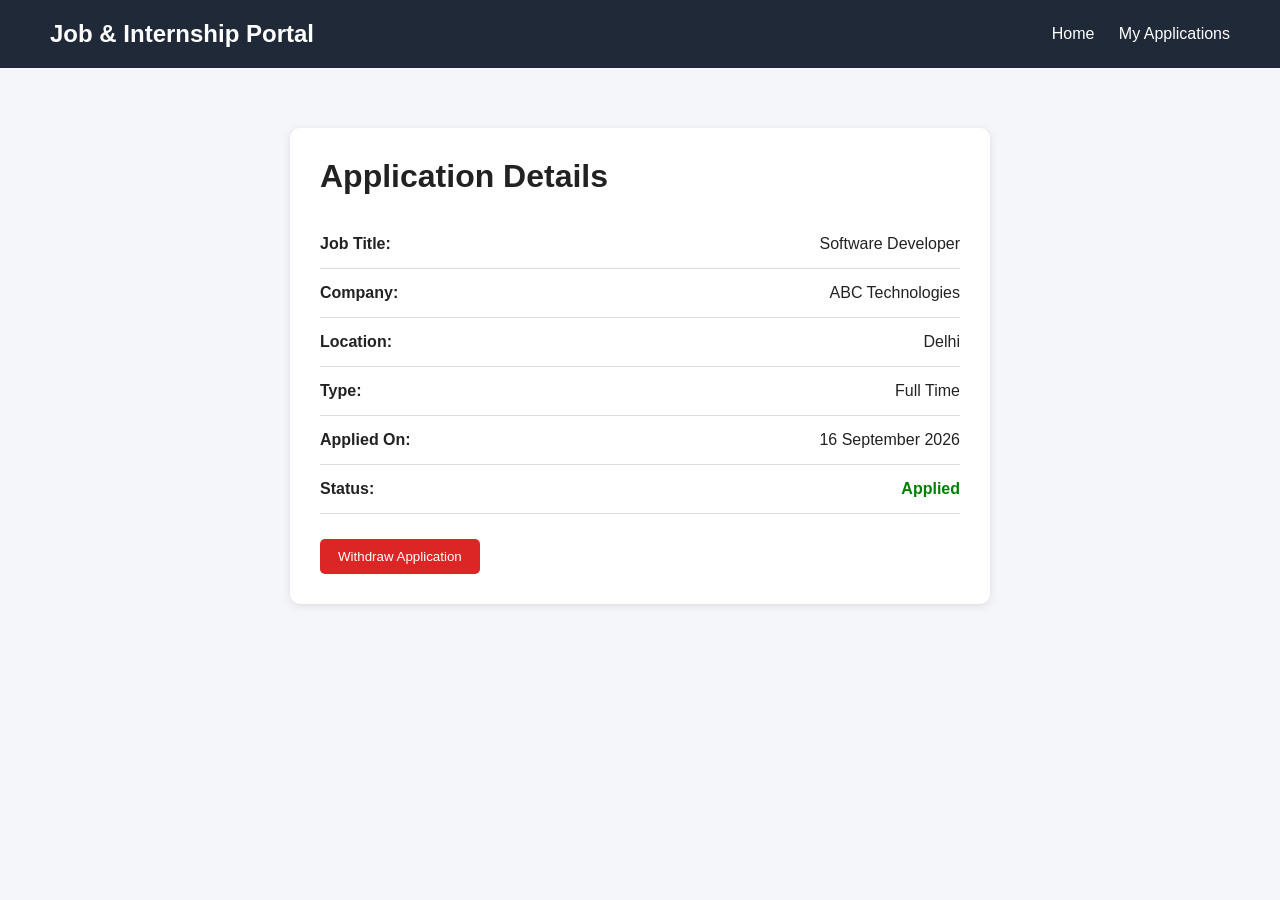
==== applications/application-details.html @ db203c14 "add application details page" ====
<!DOCTYPE html>
<html lang="en">
<head>
    <meta charset="UTF-8">
    <meta name="viewport" content="width=device-width, initial-scale=1.0">
    <title>Application Details</title>
    <link rel="stylesheet" href="../css/applications.css">
</head>
<body>

    <header>
        <h2>Job & Internship Portal</h2>

        <nav>
            <a href="../index.html">Home</a>
            <a href="applications.html">My Applications</a>
        </nav>
    </header>

    <main>
        <div class="details-card">

            <h1>Application Details</h1>

            <div class="detail">
                <strong>Job Title:</strong>
                <span>Software Developer</span>
            </div>

            <div class="detail">
                <strong>Company:</strong>
                <span>ABC Technologies</span>
            </div>

            <div class="detail">
                <strong>Location:</strong>
                <span>Delhi</span>
            </div>

            <div class="detail">
                <strong>Type:</strong>
                <span>Full Time</span>
            </div>

            <div class="detail">
                <strong>Applied On:</strong>
                <span>16 September 2026</span>
            </div>

            <div class="detail">
                <strong>Status:</strong>
                <span class="status">Applied</span>
            </div>

            <button>Withdraw Application</button>

        </div>
    </main>
    <script src="applications.js"></script>
    
</body>
</html>
---- css/applications.css ----
* {
    margin: 0;
    padding: 0;
    box-sizing: border-box;
}

body {
    font-family: Arial, sans-serif;
    background: #f5f6fa;
    color: #222;
}

header {
    display: flex;
    justify-content: space-between;
    align-items: center;
    padding: 20px 50px;
    background: #1f2937;
    color: white;
}

nav a {
    color: white;
    text-decoration: none;
    margin-left: 20px;
}

main {
    padding: 40px 50px;
}

h1 {
    margin-bottom: 25px;
}

.applications-container {
    display: flex;
    gap: 20px;
    flex-wrap: wrap;
}

.application-card {
    width: 300px;
    background: white;
    padding: 25px;
    border-radius: 10px;
    box-shadow: 0 2px 8px rgba(0, 0, 0, 0.1);
}

.application-card h3 {
    margin-bottom: 15px;
}

.application-card p {
    margin-bottom: 8px;
}

.application-card a {
    display: inline-block;
    margin-top: 15px;
    text-decoration: none;
    background: #2563eb;
    color: white;
    padding: 10px 15px;
    border-radius: 5px;
}
.details-card {
    max-width: 700px;
    margin: 20px auto;
    background: white;
    padding: 30px;
    border-radius: 10px;
    box-shadow: 0 2px 8px rgba(0, 0, 0, 0.1);
}

.details-card h1 {
    margin-bottom: 25px;
}

.detail {
    display: flex;
    justify-content: space-between;
    padding: 15px 0;
    border-bottom: 1px solid #ddd;
}

.status {
    color: green;
    font-weight: bold;
}

.details-card button {
    margin-top: 25px;
    padding: 10px 18px;
    border: none;
    border-radius: 5px;
    background: #dc2626;
    color: white;
    cursor: pointer;
}
.form-card {
    max-width: 600px;
    margin: 20px auto;
    background: white;
    padding: 30px;
    border-radius: 10px;
    box-shadow: 0 2px 8px rgba(0, 0, 0, 0.1);
}

.form-card h1 {
    margin-bottom: 25px;
}

.form-card label {
    display: block;
    margin-top: 15px;
    margin-bottom: 6px;
    font-weight: bold;
}

.form-card input,
.form-card textarea {
    width: 100%;
    padding: 10px;
    border: 1px solid #ccc;
    border-radius: 5px;
}

.form-card button {
    margin-top: 20px;
    padding: 12px 20px;
    border: none;
    border-radius: 5px;
    background: #2563eb;
    color: white;
    cursor: pointer;
}
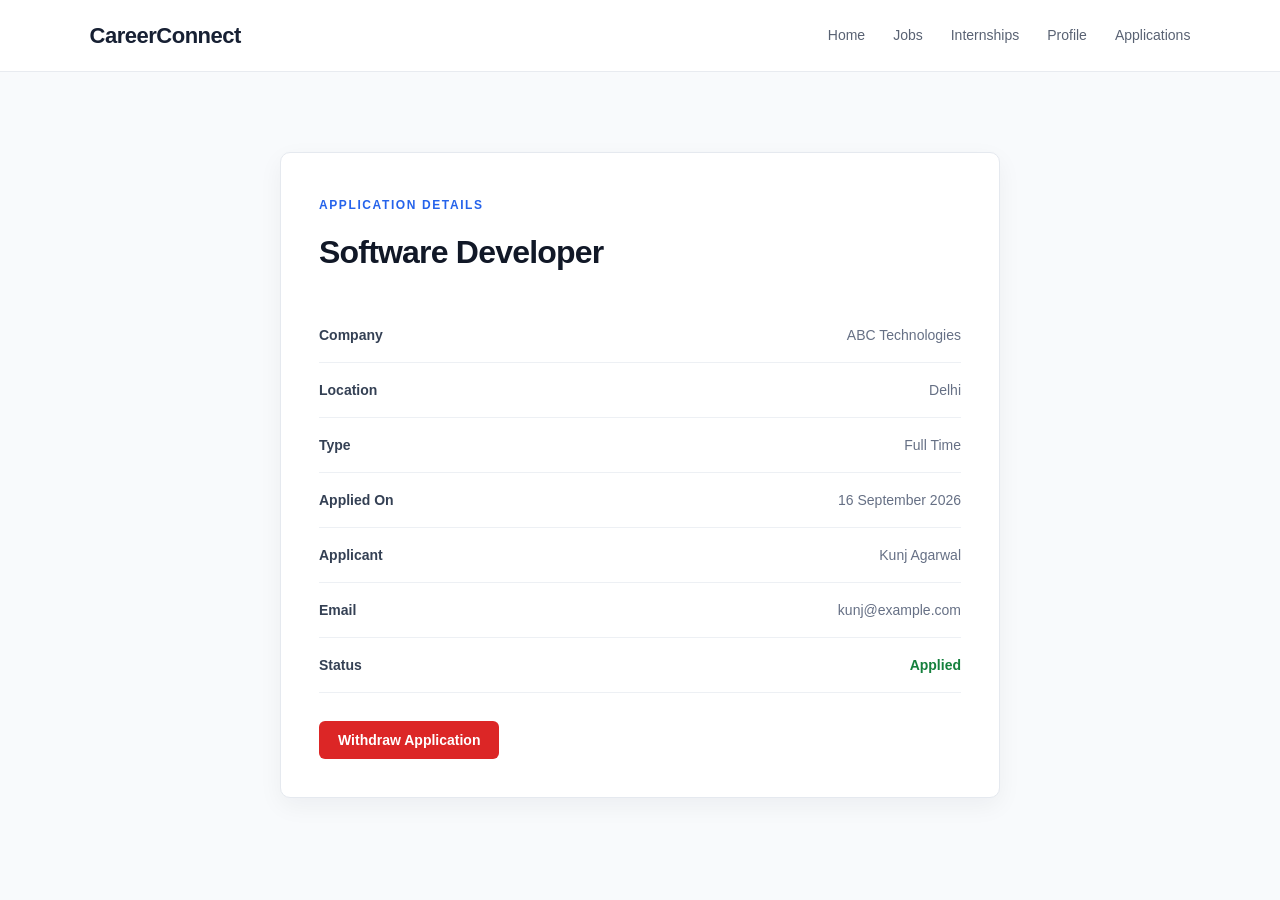
==== commit 8d35fdaa: "added landing page" ====
--- a/applications/application-details.html
+++ b/applications/application-details.html
@@ -3,60 +3,76 @@
 <head>
     <meta charset="UTF-8">
     <meta name="viewport" content="width=device-width, initial-scale=1.0">
-    <title>Application Details</title>
+    <title>Application Details | CareerConnect</title>
     <link rel="stylesheet" href="../css/applications.css">
 </head>
+
 <body>
 
     <header>
-        <h2>Job & Internship Portal</h2>
+        <h2>CareerConnect</h2>
 
         <nav>
             <a href="../index.html">Home</a>
-            <a href="applications.html">My Applications</a>
+            <a href="../jobs/jobs.html">Jobs</a>
+            <a href="../jobs/internships.html">Internships</a>
+            <a href="../user/profile.html">Profile</a>
+            <a href="applications.html">Applications</a>
         </nav>
     </header>
 
     <main>
+
         <div class="details-card">
 
-            <h1>Application Details</h1>
+            <p class="small-heading">APPLICATION DETAILS</p>
+
+            <h1>Software Developer</h1>
 
             <div class="detail">
-                <strong>Job Title:</strong>
-                <span>Software Developer</span>
-            </div>
-
-            <div class="detail">
-                <strong>Company:</strong>
+                <strong>Company</strong>
                 <span>ABC Technologies</span>
             </div>
 
             <div class="detail">
-                <strong>Location:</strong>
+                <strong>Location</strong>
                 <span>Delhi</span>
             </div>
 
             <div class="detail">
-                <strong>Type:</strong>
+                <strong>Type</strong>
                 <span>Full Time</span>
             </div>
 
             <div class="detail">
-                <strong>Applied On:</strong>
+                <strong>Applied On</strong>
                 <span>16 September 2026</span>
             </div>
 
             <div class="detail">
-                <strong>Status:</strong>
+                <strong>Applicant</strong>
+                <span>Kunj Agarwal</span>
+            </div>
+
+            <div class="detail">
+                <strong>Email</strong>
+                <span>kunj@example.com</span>
+            </div>
+
+            <div class="detail">
+                <strong>Status</strong>
                 <span class="status">Applied</span>
             </div>
 
-            <button>Withdraw Application</button>
+            <button type="button">
+                Withdraw Application
+            </button>
 
         </div>
+
     </main>
+
     <script src="applications.js"></script>
-    
+
 </body>
 </html>
--- a/css/applications.css
+++ b/css/applications.css
@@ -4,134 +4,359 @@
     box-sizing: border-box;
 }
 
+html {
+    scroll-behavior: smooth;
+}
+
 body {
     font-family: Arial, sans-serif;
-    background: #f5f6fa;
-    color: #222;
+    background: #f8fafc;
+    color: #172033;
+    line-height: 1.6;
 }
 
 header {
+    width: 100%;
+    min-height: 72px;
+    padding: 0 7%;
     display: flex;
+    align-items: center;
     justify-content: space-between;
+    background: #ffffff;
+    border-bottom: 1px solid #e8ebf0;
+}
+
+header h2 {
+    font-size: 22px;
+    color: #172033;
+    letter-spacing: -0.5px;
+}
+
+header nav {
+    display: flex;
     align-items: center;
-    padding: 20px 50px;
-    background: #1f2937;
-    color: white;
-}
-
-nav a {
-    color: white;
+    gap: 28px;
+}
+
+header nav a {
+    position: relative;
+    color: #596273;
     text-decoration: none;
-    margin-left: 20px;
+    font-size: 14px;
+    font-weight: 500;
+    transition: color 0.2s ease;
+}
+
+header nav a::after {
+    content: "";
+    position: absolute;
+    left: 0;
+    bottom: -7px;
+    width: 0;
+    height: 2px;
+    background: #2563eb;
+    transition: width 0.2s ease;
+}
+
+header nav a:hover {
+    color: #2563eb;
+}
+
+header nav a:hover::after {
+    width: 100%;
 }
 
 main {
-    padding: 40px 50px;
-}
-
-h1 {
-    margin-bottom: 25px;
+    min-height: calc(100vh - 72px);
+    padding: 65px 7%;
+}
+
+main > h1 {
+    margin-bottom: 30px;
+    color: #111827;
+    font-size: 36px;
+    line-height: 1.2;
+    letter-spacing: -1px;
 }
 
 .applications-container {
-    display: flex;
-    gap: 20px;
-    flex-wrap: wrap;
+    display: grid;
+    grid-template-columns: repeat(3, 1fr);
+    gap: 22px;
 }
 
 .application-card {
-    width: 300px;
-    background: white;
-    padding: 25px;
+    padding: 28px;
+    background: #ffffff;
+    border: 1px solid #e5e9ef;
     border-radius: 10px;
-    box-shadow: 0 2px 8px rgba(0, 0, 0, 0.1);
+    transition: 0.25s ease;
+}
+
+.application-card:hover {
+    border-color: #cbd8ef;
+    transform: translateY(-5px);
+    box-shadow: 0 12px 30px rgba(16, 24, 40, 0.07);
 }
 
 .application-card h3 {
-    margin-bottom: 15px;
+    margin-bottom: 18px;
+    color: #172033;
+    font-size: 20px;
 }
 
 .application-card p {
     margin-bottom: 8px;
+    color: #667085;
+    font-size: 14px;
+}
+
+.application-card p:last-of-type {
+    margin-bottom: 0;
 }
 
 .application-card a {
     display: inline-block;
-    margin-top: 15px;
+    margin-top: 22px;
+    padding: 10px 17px;
+    background: #2563eb;
+    color: #ffffff;
     text-decoration: none;
-    background: #2563eb;
-    color: white;
-    padding: 10px 15px;
-    border-radius: 5px;
-}
+    border-radius: 6px;
+    font-size: 14px;
+    font-weight: 600;
+    transition: 0.2s ease;
+}
+
+.application-card a:hover {
+    background: #1d4ed8;
+    transform: translateY(-1px);
+}
+
 .details-card {
-    max-width: 700px;
-    margin: 20px auto;
-    background: white;
-    padding: 30px;
+    max-width: 720px;
+    margin: 15px auto;
+    padding: 38px;
+    background: #ffffff;
+    border: 1px solid #e5e9ef;
     border-radius: 10px;
-    box-shadow: 0 2px 8px rgba(0, 0, 0, 0.1);
+    box-shadow: 0 8px 25px rgba(16, 24, 40, 0.05);
 }
 
 .details-card h1 {
-    margin-bottom: 25px;
+    margin-bottom: 30px;
+    color: #111827;
+    font-size: 32px;
+    letter-spacing: -0.8px;
 }
 
 .detail {
+    min-height: 55px;
     display: flex;
+    align-items: center;
     justify-content: space-between;
+    gap: 20px;
     padding: 15px 0;
-    border-bottom: 1px solid #ddd;
+    border-bottom: 1px solid #edf0f4;
+}
+
+.detail strong {
+    color: #344054;
+    font-size: 14px;
+}
+
+.detail span {
+    color: #667085;
+    font-size: 14px;
+    text-align: right;
 }
 
 .status {
-    color: green;
-    font-weight: bold;
+    color: #15803d !important;
+    font-weight: 700;
 }
 
 .details-card button {
-    margin-top: 25px;
-    padding: 10px 18px;
+    margin-top: 28px;
+    padding: 11px 19px;
     border: none;
-    border-radius: 5px;
+    border-radius: 6px;
     background: #dc2626;
-    color: white;
+    color: #ffffff;
+    font-size: 14px;
+    font-weight: 600;
     cursor: pointer;
-}
+    transition: 0.2s ease;
+}
+
+.details-card button:hover {
+    background: #b91c1c;
+    transform: translateY(-1px);
+}
+
 .form-card {
-    max-width: 600px;
-    margin: 20px auto;
-    background: white;
-    padding: 30px;
+    max-width: 650px;
+    margin: 15px auto;
+    padding: 38px;
+    background: #ffffff;
+    border: 1px solid #e5e9ef;
     border-radius: 10px;
-    box-shadow: 0 2px 8px rgba(0, 0, 0, 0.1);
+    box-shadow: 0 8px 25px rgba(16, 24, 40, 0.05);
 }
 
 .form-card h1 {
-    margin-bottom: 25px;
+    margin-bottom: 28px;
+    color: #111827;
+    font-size: 32px;
+    letter-spacing: -0.8px;
 }
 
 .form-card label {
     display: block;
-    margin-top: 15px;
-    margin-bottom: 6px;
-    font-weight: bold;
+    margin-top: 17px;
+    margin-bottom: 7px;
+    color: #344054;
+    font-size: 14px;
+    font-weight: 600;
 }
 
 .form-card input,
 .form-card textarea {
     width: 100%;
-    padding: 10px;
-    border: 1px solid #ccc;
-    border-radius: 5px;
+    padding: 12px 13px;
+    border: 1px solid #d7dce3;
+    border-radius: 6px;
+    outline: none;
+    background: #ffffff;
+    color: #172033;
+    font-family: Arial, sans-serif;
+    font-size: 14px;
+    transition: border-color 0.2s ease, box-shadow 0.2s ease;
+}
+
+.form-card input {
+    height: 44px;
+}
+
+.form-card textarea {
+    resize: vertical;
+    min-height: 120px;
+}
+
+.form-card input:focus,
+.form-card textarea:focus {
+    border-color: #2563eb;
+    box-shadow: 0 0 0 3px rgba(37, 99, 235, 0.08);
+}
+
+.form-card input::placeholder,
+.form-card textarea::placeholder {
+    color: #98a2b3;
 }
 
 .form-card button {
-    margin-top: 20px;
+    width: 100%;
+    margin-top: 25px;
     padding: 12px 20px;
     border: none;
-    border-radius: 5px;
+    border-radius: 6px;
     background: #2563eb;
-    color: white;
+    color: #ffffff;
+    font-size: 14px;
+    font-weight: 600;
     cursor: pointer;
+    transition: 0.2s ease;
+}
+
+.form-card button:hover {
+    background: #1d4ed8;
+    transform: translateY(-1px);
+    box-shadow: 0 5px 14px rgba(37, 99, 235, 0.18);
+}
+
+@media (max-width: 900px) {
+
+    header {
+        padding: 18px 5%;
+        flex-direction: column;
+        gap: 15px;
+    }
+
+    header nav {
+        gap: 18px;
+        flex-wrap: wrap;
+        justify-content: center;
+    }
+
+    main {
+        padding: 55px 5%;
+    }
+
+    .applications-container {
+        grid-template-columns: repeat(2, 1fr);
+    }
+}
+
+@media (max-width: 600px) {
+
+    header {
+        align-items: center;
+    }
+
+    header h2 {
+        font-size: 20px;
+    }
+
+    header nav {
+        gap: 14px;
+    }
+
+    header nav a {
+        font-size: 13px;
+    }
+
+    main {
+        padding: 45px 5%;
+    }
+
+    main > h1 {
+        font-size: 30px;
+    }
+
+    .applications-container {
+        grid-template-columns: 1fr;
+    }
+
+    .application-card {
+        padding: 24px;
+    }
+
+    .details-card,
+    .form-card {
+        padding: 25px;
+    }
+
+    .details-card h1,
+    .form-card h1 {
+        font-size: 27px;
+    }
+
+    .detail {
+        align-items: flex-start;
+        flex-direction: column;
+        gap: 5px;
+    }
+
+    .detail span {
+        text-align: left;
+    }
+}
+
+.small-heading {
+    display: inline-block;
+    margin-bottom: 12px;
+    color: #2563eb;
+    font-size: 12px;
+    font-weight: 700;
+    letter-spacing: 1.6px;
 }
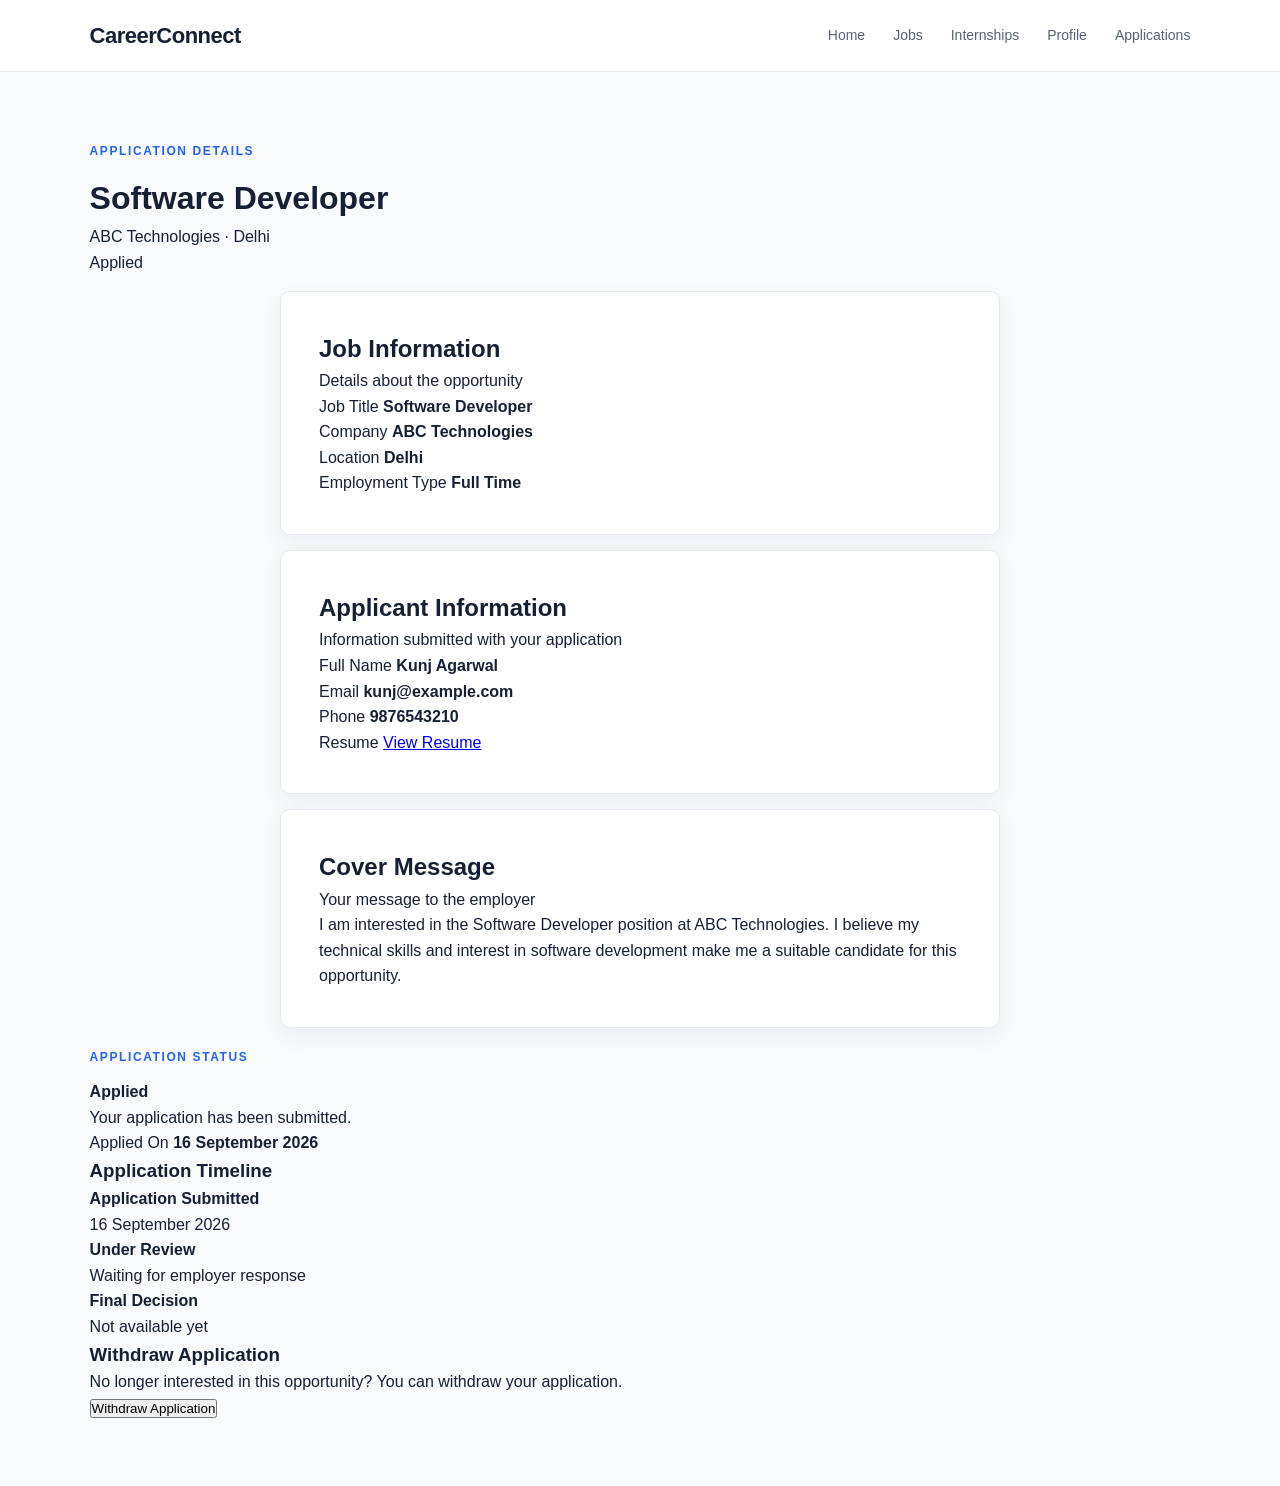
==== commit b3a13679: "ui changed and improved" ====
--- a/applications/application-details.html
+++ b/applications/application-details.html
@@ -21,58 +21,219 @@
         </nav>
     </header>
 
+
     <main>
 
-        <div class="details-card">
-
-            <p class="small-heading">APPLICATION DETAILS</p>
-
-            <h1>Software Developer</h1>
-
-            <div class="detail">
-                <strong>Company</strong>
-                <span>ABC Technologies</span>
+        <div class="details-page-header">
+
+            <div>
+                <p class="small-heading">APPLICATION DETAILS</p>
+
+                <h1>Software Developer</h1>
+
+                <p class="details-company">
+                    ABC Technologies · Delhi
+                </p>
             </div>
 
-            <div class="detail">
-                <strong>Location</strong>
-                <span>Delhi</span>
+            <span class="application-status applied">
+                Applied
+            </span>
+
+        </div>
+
+
+        <section class="details-layout">
+
+            <div class="details-main">
+
+                <div class="details-card">
+
+                    <div class="card-heading">
+                        <div>
+                            <h2>Job Information</h2>
+                            <p>Details about the opportunity</p>
+                        </div>
+                    </div>
+
+                    <div class="details-grid">
+
+                        <div class="info-item">
+                            <span>Job Title</span>
+                            <strong>Software Developer</strong>
+                        </div>
+
+                        <div class="info-item">
+                            <span>Company</span>
+                            <strong>ABC Technologies</strong>
+                        </div>
+
+                        <div class="info-item">
+                            <span>Location</span>
+                            <strong>Delhi</strong>
+                        </div>
+
+                        <div class="info-item">
+                            <span>Employment Type</span>
+                            <strong>Full Time</strong>
+                        </div>
+
+                    </div>
+
+                </div>
+
+
+                <div class="details-card">
+
+                    <div class="card-heading">
+                        <div>
+                            <h2>Applicant Information</h2>
+                            <p>Information submitted with your application</p>
+                        </div>
+                    </div>
+
+                    <div class="details-grid">
+
+                        <div class="info-item">
+                            <span>Full Name</span>
+                            <strong>Kunj Agarwal</strong>
+                        </div>
+
+                        <div class="info-item">
+                            <span>Email</span>
+                            <strong>kunj@example.com</strong>
+                        </div>
+
+                        <div class="info-item">
+                            <span>Phone</span>
+                            <strong>9876543210</strong>
+                        </div>
+
+                        <div class="info-item">
+                            <span>Resume</span>
+                            <a href="#" class="resume-link">
+                                View Resume
+                            </a>
+                        </div>
+
+                    </div>
+
+                </div>
+
+
+                <div class="details-card">
+
+                    <div class="card-heading">
+                        <div>
+                            <h2>Cover Message</h2>
+                            <p>Your message to the employer</p>
+                        </div>
+                    </div>
+
+                    <p class="cover-message">
+                        I am interested in the Software Developer position
+                        at ABC Technologies. I believe my technical skills
+                        and interest in software development make me a
+                        suitable candidate for this opportunity.
+                    </p>
+
+                </div>
+
             </div>
 
-            <div class="detail">
-                <strong>Type</strong>
-                <span>Full Time</span>
-            </div>
-
-            <div class="detail">
-                <strong>Applied On</strong>
-                <span>16 September 2026</span>
-            </div>
-
-            <div class="detail">
-                <strong>Applicant</strong>
-                <span>Kunj Agarwal</span>
-            </div>
-
-            <div class="detail">
-                <strong>Email</strong>
-                <span>kunj@example.com</span>
-            </div>
-
-            <div class="detail">
-                <strong>Status</strong>
-                <span class="status">Applied</span>
-            </div>
-
-            <button type="button">
-                Withdraw Application
-            </button>
-
-        </div>
+
+            <aside class="details-sidebar">
+
+                <div class="status-card">
+
+                    <p class="small-heading">APPLICATION STATUS</p>
+
+                    <div class="status-display">
+                        <span class="status-dot"></span>
+
+                        <div>
+                            <strong>Applied</strong>
+                            <p>Your application has been submitted.</p>
+                        </div>
+                    </div>
+
+                    <div class="status-date">
+                        <span>Applied On</span>
+                        <strong>16 September 2026</strong>
+                    </div>
+
+                </div>
+
+
+                <div class="timeline-card">
+
+                    <h3>Application Timeline</h3>
+
+                    <div class="timeline">
+
+                        <div class="timeline-item active">
+
+                            <span class="timeline-dot"></span>
+
+                            <div>
+                                <strong>Application Submitted</strong>
+                                <p>16 September 2026</p>
+                            </div>
+
+                        </div>
+
+
+                        <div class="timeline-item">
+
+                            <span class="timeline-dot"></span>
+
+                            <div>
+                                <strong>Under Review</strong>
+                                <p>Waiting for employer response</p>
+                            </div>
+
+                        </div>
+
+
+                        <div class="timeline-item">
+
+                            <span class="timeline-dot"></span>
+
+                            <div>
+                                <strong>Final Decision</strong>
+                                <p>Not available yet</p>
+                            </div>
+
+                        </div>
+
+                    </div>
+
+                </div>
+
+
+                <div class="withdraw-card">
+
+                    <h3>Withdraw Application</h3>
+
+                    <p>
+                        No longer interested in this opportunity?
+                        You can withdraw your application.
+                    </p>
+
+                    <button type="button">
+                        Withdraw Application
+                    </button>
+
+                </div>
+
+            </aside>
+
+        </section>
 
     </main>
 
-    <script src="applications.js"></script>
+
+    <!-- <script src="applications.js"></script> -->
 
 </body>
 </html>
--- a/css/applications.css
+++ b/css/applications.css
@@ -79,6 +79,15 @@
     letter-spacing: -1px;
 }
 
+.small-heading {
+    display: inline-block;
+    margin-bottom: 12px;
+    color: #2563eb;
+    font-size: 12px;
+    font-weight: 700;
+    letter-spacing: 1.6px;
+}
+
 .applications-container {
     display: grid;
     grid-template-columns: repeat(3, 1fr);
@@ -275,7 +284,6 @@
 }
 
 @media (max-width: 900px) {
-
     header {
         padding: 18px 5%;
         flex-direction: column;
@@ -298,7 +306,6 @@
 }
 
 @media (max-width: 600px) {
-
     header {
         align-items: center;
     }
@@ -350,13 +357,4 @@
     .detail span {
         text-align: left;
     }
-}
-
-.small-heading {
-    display: inline-block;
-    margin-bottom: 12px;
-    color: #2563eb;
-    font-size: 12px;
-    font-weight: 700;
-    letter-spacing: 1.6px;
 }
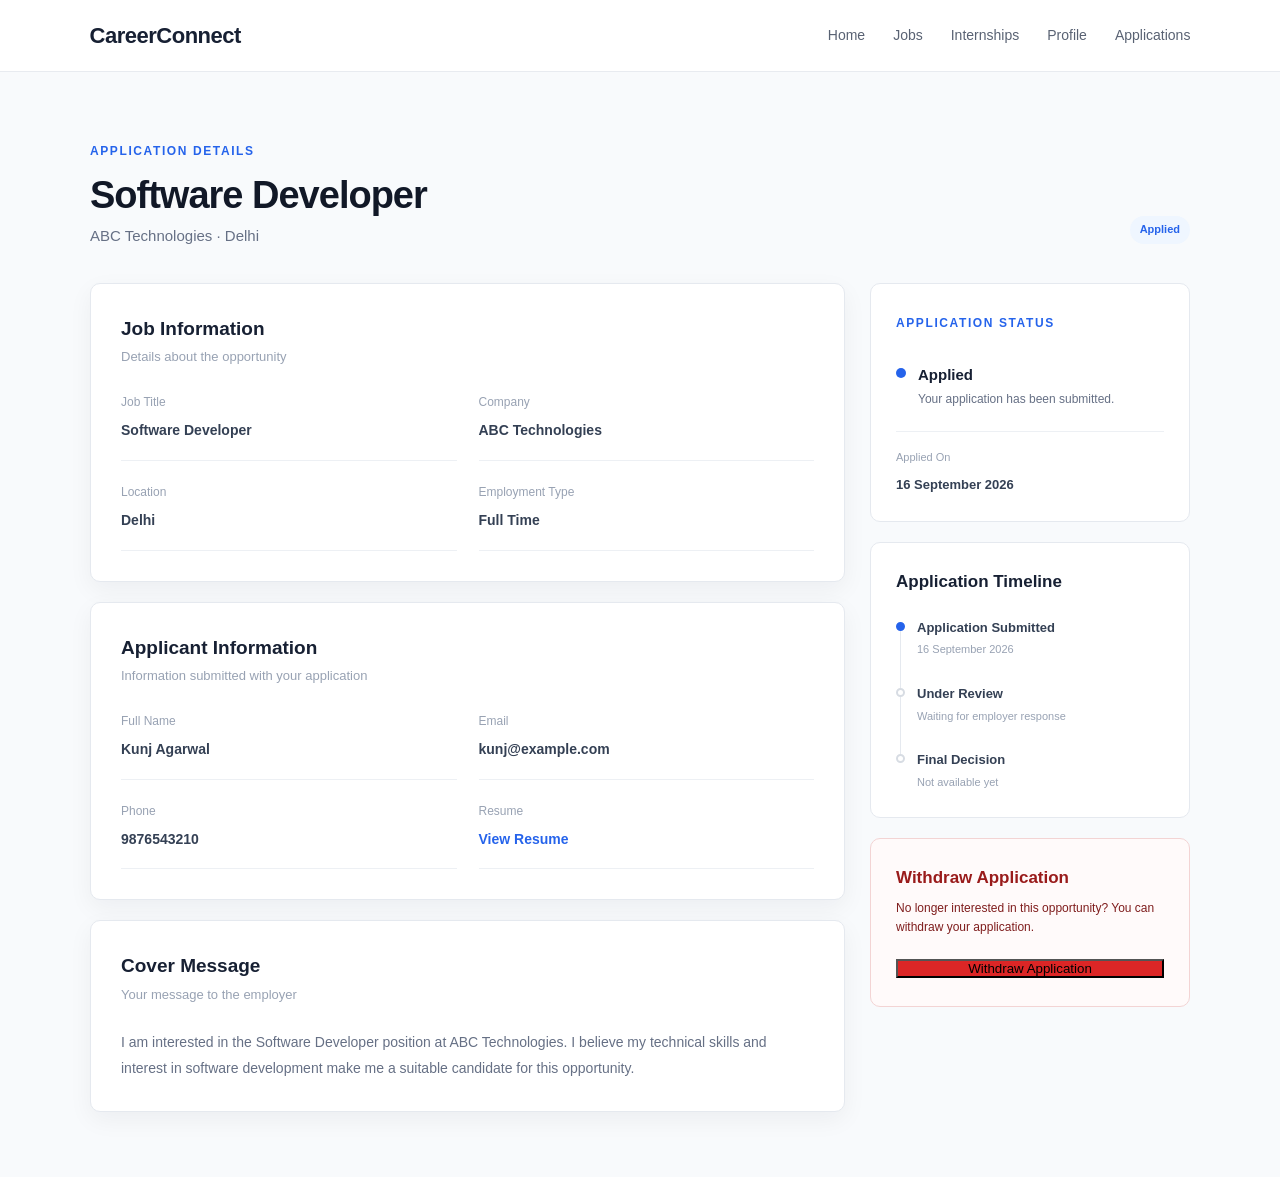
==== commit d9ce5e9b: "merging with dev" ====
--- a/applications/application-details.html
+++ b/applications/application-details.html
@@ -236,4 +236,6 @@
     <!-- <script src="applications.js"></script> -->
 
 </body>
+
+
 </html>
--- a/css/applications.css
+++ b/css/applications.css
@@ -357,4 +357,700 @@
     .detail span {
         text-align: left;
     }
+}
+.application-header {
+    display: flex;
+    align-items: flex-end;
+    justify-content: space-between;
+    gap: 30px;
+    margin-bottom: 40px;
+}
+
+.application-header h1 {
+    margin-bottom: 8px;
+    color: #111827;
+    font-size: 38px;
+    line-height: 1.2;
+    letter-spacing: -1px;
+}
+
+.page-description {
+    color: #667085;
+    font-size: 15px;
+}
+
+.browse-btn {
+    padding: 11px 18px;
+    background: #2563eb;
+    color: #ffffff;
+    text-decoration: none;
+    border-radius: 6px;
+    font-size: 14px;
+    font-weight: 600;
+    white-space: nowrap;
+    transition: 0.2s ease;
+}
+
+.browse-btn:hover {
+    background: #1d4ed8;
+    transform: translateY(-1px);
+}
+
+.application-stats {
+    display: grid;
+    grid-template-columns: repeat(4, 1fr);
+    gap: 18px;
+    margin-bottom: 55px;
+}
+
+.stat-card {
+    padding: 22px;
+    background: #ffffff;
+    border: 1px solid #e5e9ef;
+    border-radius: 9px;
+}
+
+.stat-label {
+    color: #667085;
+    font-size: 13px;
+}
+
+.stat-card h2 {
+    margin: 8px 0 3px;
+    color: #172033;
+    font-size: 28px;
+}
+
+.stat-card p {
+    color: #98a2b3;
+    font-size: 12px;
+}
+
+.applications-section {
+    margin-top: 10px;
+}
+
+.section-title {
+    display: flex;
+    align-items: center;
+    justify-content: space-between;
+    gap: 20px;
+    margin-bottom: 22px;
+}
+
+.section-title h2 {
+    color: #172033;
+    font-size: 23px;
+}
+
+.section-title p {
+    margin-top: 3px;
+    color: #667085;
+    font-size: 13px;
+}
+
+.section-title select {
+    padding: 10px 13px;
+    border: 1px solid #d7dce3;
+    border-radius: 6px;
+    background: #ffffff;
+    color: #344054;
+    outline: none;
+    cursor: pointer;
+}
+
+.card-top {
+    display: flex;
+    align-items: flex-start;
+    justify-content: space-between;
+    gap: 15px;
+}
+
+.company-logo {
+    width: 48px;
+    height: 48px;
+    display: flex;
+    align-items: center;
+    justify-content: center;
+    border-radius: 8px;
+    background: #eff6ff;
+    color: #2563eb;
+    font-size: 14px;
+    font-weight: 700;
+}
+
+.application-status {
+    padding: 5px 10px;
+    border-radius: 20px;
+    font-size: 11px;
+    font-weight: 700;
+}
+
+.application-status.applied {
+    background: #eff6ff;
+    color: #2563eb;
+}
+
+.application-status.shortlisted {
+    background: #ecfdf3;
+    color: #15803d;
+}
+
+.application-content {
+    padding: 22px 0;
+}
+
+.application-type {
+    color: #2563eb;
+    font-size: 11px;
+    font-weight: 700;
+    text-transform: uppercase;
+    letter-spacing: 0.8px;
+}
+
+.application-content h3 {
+    margin: 6px 0 3px;
+    color: #172033;
+    font-size: 19px;
+}
+
+.company-name {
+    color: #667085;
+    font-size: 14px;
+}
+
+.application-info {
+    display: flex;
+    gap: 20px;
+    margin-top: 18px;
+    color: #7a8494;
+    font-size: 12px;
+}
+
+.card-footer {
+    padding-top: 16px;
+    border-top: 1px solid #edf0f4;
+}
+.card-footer a {
+    display: inline-block;
+    padding: 10px 17px;
+    background: #2563eb;
+    color: #ffffff;
+    text-decoration: none;
+    border-radius: 6px;
+    font-size: 14px;
+    font-weight: 600;
+    transition: 0.2s ease;
+}
+
+.card-footer a:hover {
+    background: #1d4ed8;
+    color: #ffffff;
+    transform: translateY(-1px);
+}
+@media (max-width: 900px) {
+
+    .application-stats {
+        grid-template-columns: repeat(2, 1fr);
+    }
+
+    .application-header {
+        align-items: flex-start;
+        flex-direction: column;
+    }
+}
+
+@media (max-width: 600px) {
+
+    .application-stats {
+        grid-template-columns: 1fr;
+    }
+
+    .section-title {
+        align-items: flex-start;
+        flex-direction: column;
+    }
+
+    .section-title select {
+        width: 100%;
+    }
+}
+.apply-header {
+    max-width: 850px;
+    margin-bottom: 40px;
+}
+
+.apply-header h1 {
+    margin-bottom: 10px;
+    color: #111827;
+    font-size: 38px;
+    line-height: 1.2;
+    letter-spacing: -1px;
+}
+
+.apply-header p:last-child {
+    max-width: 650px;
+    color: #667085;
+    font-size: 15px;
+}
+
+.apply-layout {
+    display: grid;
+    grid-template-columns: 330px 1fr;
+    gap: 28px;
+    max-width: 1050px;
+    margin: 0 auto;
+}
+
+.opportunity-card {
+    height: fit-content;
+    padding: 30px;
+    background: #ffffff;
+    border: 1px solid #e5e9ef;
+    border-radius: 10px;
+}
+
+.large-logo {
+    margin: 8px 0 22px;
+}
+
+.opportunity-card h2 {
+    margin-bottom: 5px;
+    color: #172033;
+    font-size: 23px;
+}
+
+.company-name {
+    color: #667085;
+    font-size: 14px;
+}
+
+.opportunity-details {
+    margin-top: 28px;
+    border-top: 1px solid #edf0f4;
+}
+
+.opportunity-details div {
+    padding: 15px 0;
+    border-bottom: 1px solid #edf0f4;
+}
+
+.opportunity-details span {
+    display: block;
+    margin-bottom: 3px;
+    color: #98a2b3;
+    font-size: 12px;
+}
+
+.opportunity-details strong {
+    color: #344054;
+    font-size: 14px;
+}
+
+.opportunity-note {
+    margin-top: 25px;
+    padding: 16px;
+    border-radius: 7px;
+    background: #f8fafc;
+}
+
+.opportunity-note strong {
+    display: block;
+    margin-bottom: 6px;
+    color: #344054;
+    font-size: 13px;
+}
+
+.opportunity-note p {
+    color: #667085;
+    font-size: 12px;
+    line-height: 1.6;
+}
+
+.form-card h2 {
+    margin-bottom: 5px;
+    color: #111827;
+    font-size: 27px;
+}
+
+.form-description {
+    margin-bottom: 25px;
+    color: #667085;
+    font-size: 13px;
+}
+
+.form-row {
+    display: grid;
+    grid-template-columns: 1fr 1fr;
+    gap: 18px;
+}
+
+.form-group {
+    margin-top: 17px;
+}
+
+.form-group label {
+    margin-top: 0;
+}
+
+.input-help {
+    display: block;
+    margin-top: 6px;
+    color: #98a2b3;
+    font-size: 11px;
+}
+
+.form-actions {
+    display: flex;
+    justify-content: flex-end;
+    align-items: center;
+    gap: 12px;
+    margin-top: 28px;
+    padding-top: 22px;
+    border-top: 1px solid #edf0f4;
+}
+
+.cancel-btn {
+    padding: 11px 18px;
+    border: 1px solid #d7dce3;
+    border-radius: 6px;
+    color: #344054;
+    background: #ffffff;
+    text-decoration: none;
+    font-size: 14px;
+    font-weight: 600;
+    transition: 0.2s ease;
+}
+
+.cancel-btn:hover {
+    border-color: #b8c0cc;
+    background: #f8fafc;
+}
+
+.form-actions button {
+    width: auto;
+    margin-top: 0;
+    padding: 11px 20px;
+}
+
+@media (max-width: 850px) {
+
+    .apply-layout {
+        grid-template-columns: 1fr;
+    }
+
+    .opportunity-card {
+        max-width: 100%;
+    }
+}
+
+@media (max-width: 600px) {
+
+    .apply-header h1 {
+        font-size: 30px;
+    }
+
+    .form-row {
+        grid-template-columns: 1fr;
+        gap: 0;
+    }
+
+    .form-actions {
+        flex-direction: column-reverse;
+        align-items: stretch;
+    }
+
+    .form-actions button,
+    .cancel-btn {
+        width: 100%;
+        text-align: center;
+    }
+}
+.details-page-header {
+    max-width: 1100px;
+    margin: 0 auto 35px;
+    display: flex;
+    align-items: flex-end;
+    justify-content: space-between;
+    gap: 25px;
+}
+
+.details-page-header h1 {
+    margin-bottom: 5px;
+    color: #111827;
+    font-size: 38px;
+    line-height: 1.2;
+    letter-spacing: -1px;
+}
+
+.details-company {
+    color: #667085;
+    font-size: 15px;
+}
+
+.details-page-header .application-status {
+    margin-bottom: 4px;
+}
+
+.details-layout {
+    max-width: 1100px;
+    margin: 0 auto;
+    display: grid;
+    grid-template-columns: minmax(0, 1fr) 320px;
+    gap: 25px;
+}
+
+.details-main {
+    display: flex;
+    flex-direction: column;
+    gap: 20px;
+}
+
+.details-card {
+    max-width: none;
+    margin: 0;
+    padding: 30px;
+}
+
+.card-heading {
+    margin-bottom: 25px;
+}
+
+.card-heading h2 {
+    color: #172033;
+    font-size: 19px;
+}
+
+.card-heading p {
+    margin-top: 3px;
+    color: #98a2b3;
+    font-size: 13px;
+}
+
+.details-grid {
+    display: grid;
+    grid-template-columns: 1fr 1fr;
+    gap: 22px;
+}
+
+.info-item {
+    padding-bottom: 17px;
+    border-bottom: 1px solid #edf0f4;
+}
+
+.info-item span {
+    display: block;
+    margin-bottom: 5px;
+    color: #98a2b3;
+    font-size: 12px;
+}
+
+.info-item strong {
+    color: #344054;
+    font-size: 14px;
+}
+
+.resume-link {
+    color: #2563eb;
+    text-decoration: none;
+    font-size: 14px;
+    font-weight: 600;
+}
+
+.resume-link:hover {
+    color: #1d4ed8;
+}
+
+.cover-message {
+    color: #667085;
+    font-size: 14px;
+    line-height: 1.8;
+}
+
+.details-sidebar {
+    display: flex;
+    flex-direction: column;
+    gap: 20px;
+}
+
+.status-card,
+.timeline-card,
+.withdraw-card {
+    padding: 25px;
+    background: #ffffff;
+    border: 1px solid #e5e9ef;
+    border-radius: 10px;
+}
+
+.status-display {
+    display: flex;
+    align-items: flex-start;
+    gap: 12px;
+    margin: 18px 0 22px;
+}
+
+.status-dot {
+    width: 10px;
+    height: 10px;
+    margin-top: 5px;
+    flex-shrink: 0;
+    border-radius: 50%;
+    background: #2563eb;
+}
+
+.status-display strong {
+    display: block;
+    margin-bottom: 3px;
+    color: #172033;
+    font-size: 15px;
+}
+
+.status-display p {
+    color: #667085;
+    font-size: 12px;
+}
+
+.status-date {
+    padding-top: 17px;
+    border-top: 1px solid #edf0f4;
+}
+
+.status-date span {
+    display: block;
+    margin-bottom: 4px;
+    color: #98a2b3;
+    font-size: 11px;
+}
+
+.status-date strong {
+    color: #344054;
+    font-size: 13px;
+}
+
+.timeline-card h3,
+.withdraw-card h3 {
+    margin-bottom: 22px;
+    color: #172033;
+    font-size: 17px;
+}
+
+.timeline {
+    position: relative;
+}
+
+.timeline-item {
+    display: flex;
+    gap: 12px;
+    position: relative;
+    padding-bottom: 25px;
+}
+
+.timeline-item:last-child {
+    padding-bottom: 0;
+}
+
+.timeline-item:not(:last-child)::before {
+    content: "";
+    position: absolute;
+    left: 4px;
+    top: 12px;
+    width: 1px;
+    height: calc(100% - 4px);
+    background: #e5e9ef;
+}
+
+.timeline-dot {
+    width: 9px;
+    height: 9px;
+    margin-top: 4px;
+    flex-shrink: 0;
+    border: 2px solid #d7dce3;
+    border-radius: 50%;
+    background: #ffffff;
+    position: relative;
+    z-index: 1;
+}
+
+.timeline-item.active .timeline-dot {
+    border-color: #2563eb;
+    background: #2563eb;
+}
+
+.timeline-item strong {
+    display: block;
+    margin-bottom: 3px;
+    color: #344054;
+    font-size: 13px;
+}
+
+.timeline-item p {
+    color: #98a2b3;
+    font-size: 11px;
+}
+
+.withdraw-card {
+    background: #fffafa;
+    border-color: #f3d4d4;
+}
+
+.withdraw-card h3 {
+    margin-bottom: 8px;
+    color: #991b1b;
+}
+
+.withdraw-card p {
+    margin-bottom: 18px;
+    color: #7f1d1d;
+    font-size: 12px;
+    line-height: 1.6;
+}
+
+.withdraw-card button {
+    width: 100%;
+    margin-top: 0;
+    background: #dc2626;
+}
+
+.withdraw-card button:hover {
+    background: #b91c1c;
+}
+
+@media (max-width: 900px) {
+
+    .details-page-header {
+        align-items: flex-start;
+        flex-direction: column;
+    }
+
+    .details-layout {
+        grid-template-columns: 1fr;
+    }
+
+    .details-sidebar {
+        display: grid;
+        grid-template-columns: 1fr 1fr;
+    }
+
+    .withdraw-card {
+        grid-column: 1 / -1;
+    }
+}
+
+@media (max-width: 600px) {
+
+    .details-page-header h1 {
+        font-size: 30px;
+    }
+
+    .details-grid {
+        grid-template-columns: 1fr;
+    }
+
+    .details-card {
+        padding: 25px;
+    }
+
+    .details-sidebar {
+        display: flex;
+    }
 }
